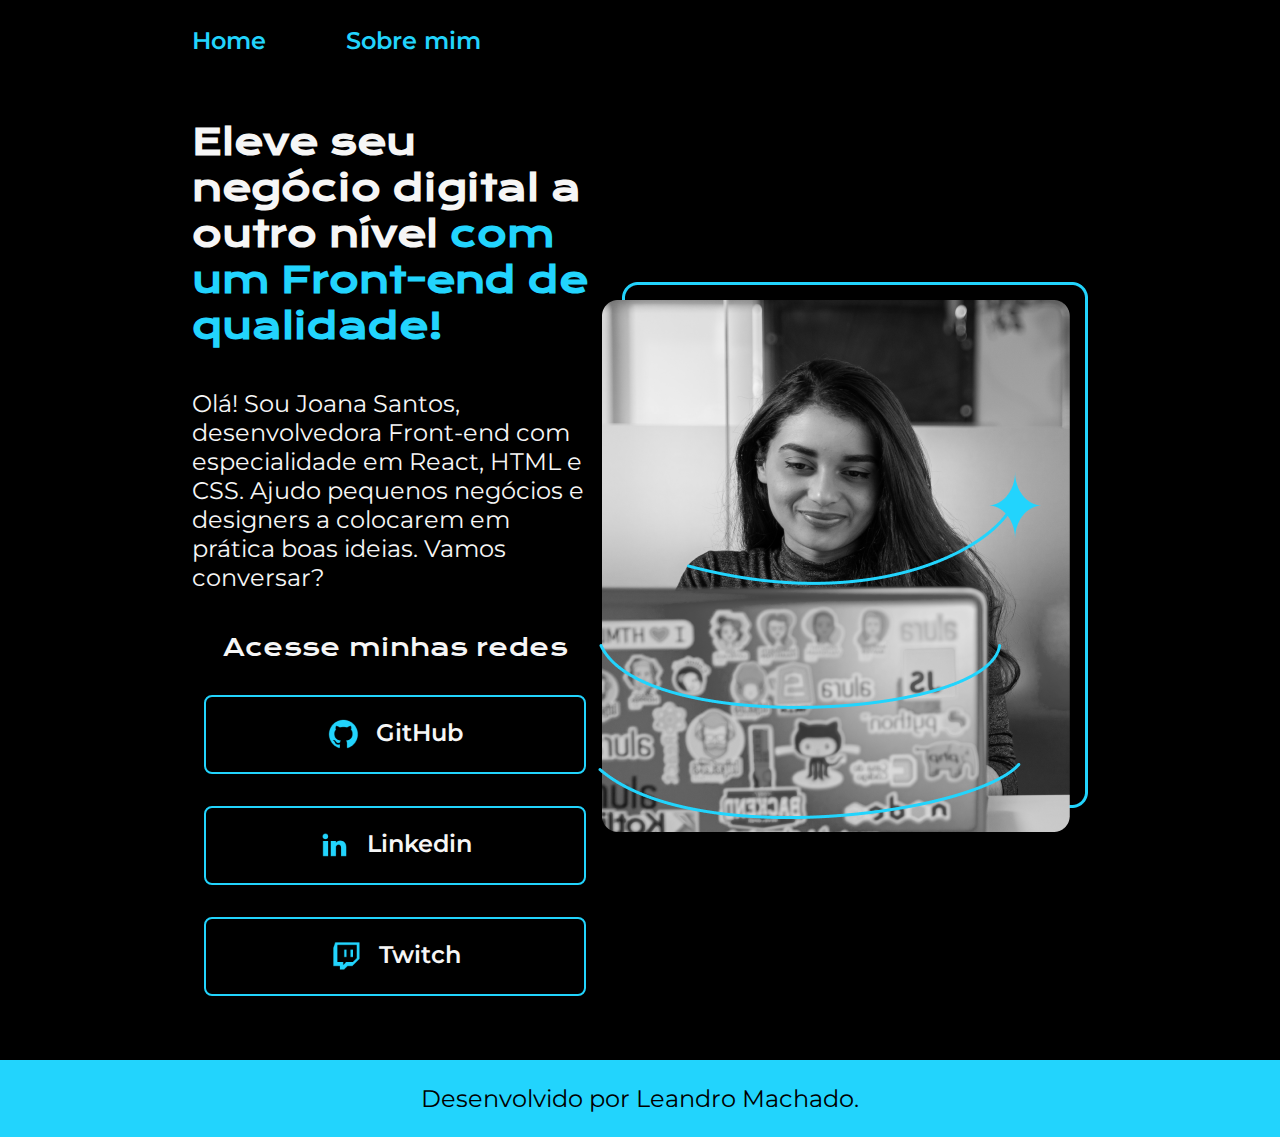
==== index.html @ 3cd0bce3 "Primeiro Commit" ====
<!DOCTYPE html>
<html lang="pt-br">
<head>
    <meta charset="UTF-8">
    <meta name="viewport" content="width=device-width, initial-scale=1.0">
    <title>Portfolio</title>
    <link rel="stylesheet" href="styles.css">
</head>
<body>
    <header class="cabecalho">
        <nav class="cabecalho__menu">
            <a class="cabecalho__menu__link" href="index.html">Home</a>
            <a class="cabecalho__menu__link" href="sobnemim.html">Sobre mim</a>
        </nav>
    </header>
    <main class="apresentacao">
        <section class="apresentacao__conteudo">
            <h1 class="apresentacao__conteudo__titulo">Eleve seu negócio digital a outro nível <strong class="titulo-destaque">com um Front-end de qualidade!</strong></h1>
            <p class="apresentacao__conteudo__texto">Olá! Sou Joana Santos, desenvolvedora Front-end com especialidade em React, HTML e CSS. Ajudo pequenos negócios e designers a colocarem em prática boas ideias. Vamos conversar?</p>
            <div class="apresentacao__links">
                <h2 class="apresentacao__links__titulo">Acesse minhas redes</h2>
                <a class="apresentacao__links__link" href="https://github.com">
                    <img src="assets/github.png">
                    GitHub
                </a>
                <a class="apresentacao__links__link" href="https://linkedin.com">
                    <img src="assets/linkedin.png">
                    Linkedin
                </a>
                <a class="apresentacao__links__link" href="https://twitch.com">
                    <img src="assets/twitch.png">
                    Twitch
                </a>
            </div>
        </section>
        <img src="assets/imagem.png" alt="Foto da joana programando">
    </main>
    <footer class="rodape">
        <p>Desenvolvido por Leandro Machado.</p>
    </footer>
</body>
</html>
---- styles.css ----
@import url('https://fonts.googleapis.com/css2?family=Krona+One&family=Montserrat:ital,wght@0,100..900;1,100..900&display=swap');

* {
    margin: 0;
    padding: 0;
}

body {
    /* height: 100vh; Para fazer o body ocupar 100% da página */
    box-sizing: border-box; /*Para não deixar nenhum elemento filho sobresair o pai*/
    background-color: black;
    color: #F6F6F6;
}

.cabecalho {
    padding: 2% 0% 0% 15%;
}

.cabecalho__menu__link {
    font-size: 24px;
    font-weight: 600;
    font-family: "Montserrat", sans-serif;
    color: #22D4FD;
    text-decoration: none;
}

.cabecalho__menu {
    display: flex;
    gap: 80px;
}


.titulo-destaque {
    color: #22D4FD;
}

.apresentacao {
    display: flex;
    align-items: center;
    justify-content: space-between;
    padding: 5% 15%;
}

.apresentacao__conteudo {
    width: 615px;
    display: flex;
    flex-direction: column;
    gap: 40px;
}

.apresentacao__conteudo__titulo {
    font-size: 36px;
    font-family: "Krona One", sans-serif;
}

.apresentacao__conteudo__texto {
    font-size: 24px;
    font-family: "Montserrat", sans-serif;
}

.apresentacao__links {
    display: flex;
    justify-content: space-between;
    flex-direction: column;
    align-items: center;
    gap: 32px;
}

.apresentacao__links__titulo {
    font-size: 24px;
    font-family: "Krona One", sans-serif;
    font-weight: 400;
}

.apresentacao__links__link {
    display: flex;
    justify-content: center;
    gap: 16px;
    width: 378px;
    text-align: center;
    border-radius: 8px;
    font-size: 24px;
    padding: 21.5px 0;
    text-decoration: none;
    color:#F6F6F6;
    font-family: "Montserrat", sans-serif;
    font-weight: 600;
    border: 2px solid #22D4FD;
}

.apresentacao__links__link:hover {
    background-color: #272727;
}

.rodape {
    color: #000000;
    background-color: #22D4FD;
    padding: 24px;
    text-align: center;
    font-family: "Montserrat", sans-serif;
    font-size: 24px;
    font-weight: 400;
}
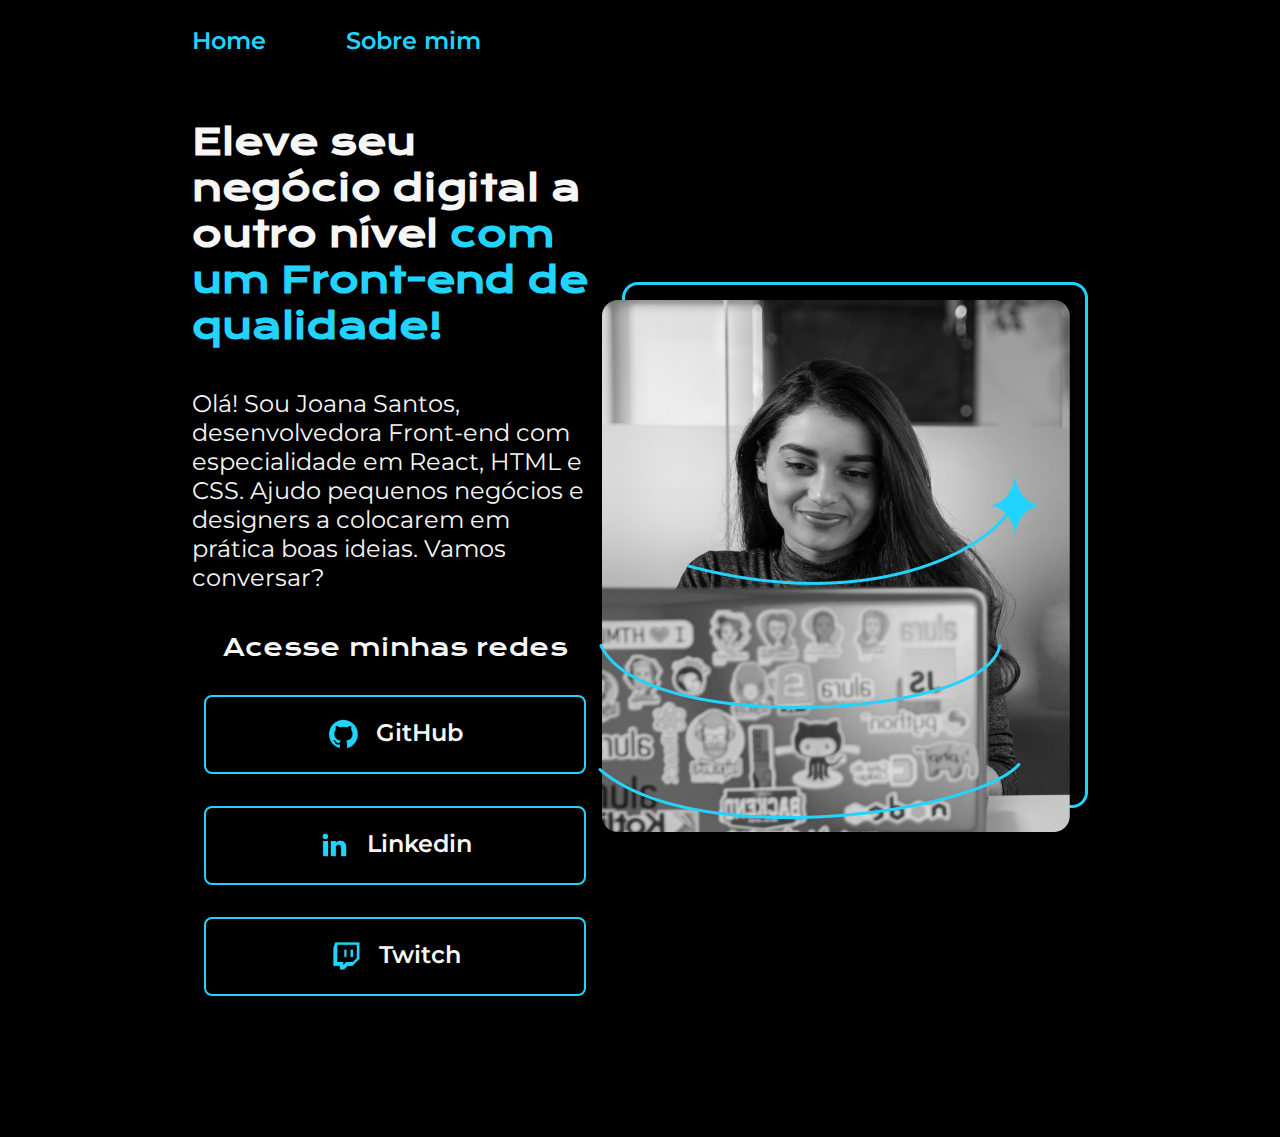
==== commit 19f6166d: "Add files via upload" ====
--- a/index.html
+++ b/index.html
@@ -4,13 +4,13 @@
     <meta charset="UTF-8">
     <meta name="viewport" content="width=device-width, initial-scale=1.0">
     <title>Portfolio</title>
-    <link rel="stylesheet" href="styles.css">
+    <link rel="stylesheet" href="/styles/styles.css">
 </head>
 <body>
     <header class="cabecalho">
         <nav class="cabecalho__menu">
             <a class="cabecalho__menu__link" href="index.html">Home</a>
-            <a class="cabecalho__menu__link" href="sobnemim.html">Sobre mim</a>
+            <a class="cabecalho__menu__link" href="about.html">Sobre mim</a>
         </nav>
     </header>
     <main class="apresentacao">
--- a/styles/styles.css
+++ b/styles/styles.css
@@ -0,0 +1,113 @@
+@import url('https://fonts.googleapis.com/css2?family=Krona+One&family=Montserrat:ital,wght@0,100..900;1,100..900&display=swap');
+
+:root {
+    --cor-primaria: #000000;
+    --cor-secundaria: #F6F6F6;
+    --cor-terciaria: #22D4FD;
+    --cor-hoover: #272727;
+
+    --fonte-principal: "Krona One", sans-serif;
+    --fonte-secundaria: "Montserrat", sans-serif;
+}
+
+* {
+    margin: 0;
+    padding: 0;
+}
+
+body {
+    /* height: 100vh; Para fazer o body ocupar 100% da página */
+    box-sizing: border-box; /*Para não deixar nenhum elemento filho sobresair o pai*/
+    background-color: var(--cor-primaria);
+    color: var(--cor-secundaria);
+}
+
+.cabecalho {
+    padding: 2% 0% 0% 15%;
+}
+
+.cabecalho__menu__link {
+    font-size: 24px;
+    font-weight: 600;
+    font-family: var(--fonte-secundaria);
+    color: var(--cor-terciaria);
+    text-decoration: none;
+}
+
+.cabecalho__menu {
+    display: flex;
+    gap: 80px;
+}
+
+
+.titulo-destaque {
+    color: var(--cor-terciaria);
+}
+
+.apresentacao {
+    display: flex;
+    align-items: center;
+    justify-content: space-between;
+    padding: 5% 15%;
+}
+
+.apresentacao__conteudo {
+    width: 615px;
+    display: flex;
+    flex-direction: column;
+    gap: 40px;
+}
+
+.apresentacao__conteudo__titulo {
+    font-size: 36px;
+    font-family: var(--fonte-principal);
+}
+
+.apresentacao__conteudo__texto {
+    font-size: 24px;
+    font-family: var(--fonte-secundaria);
+}
+
+.apresentacao__links {
+    display: flex;
+    justify-content: space-between;
+    flex-direction: column;
+    align-items: center;
+    gap: 32px;
+}
+
+.apresentacao__links__titulo {
+    font-size: 24px;
+    font-family: var(--fonte-principal);
+    font-weight: 400;
+}
+
+.apresentacao__links__link {
+    display: flex;
+    justify-content: center;
+    gap: 16px;
+    width: 378px;
+    text-align: center;
+    border-radius: 8px;
+    font-size: 24px;
+    padding: 21.5px 0;
+    text-decoration: none;
+    color:var(--cor-secundaria);
+    font-family: var(--fonte-secundaria);
+    font-weight: 600;
+    border: 2px solid var(--cor-terciaria);
+}
+
+.apresentacao__links__link:hover {
+    background-color: var(--cor-hoover)
+}
+
+.rodape {
+    color: var(--cor-primaria);
+    background-color: --cor-terciaria;
+    padding: 24px;
+    text-align: center;
+    font-family: var(--fonte-secundaria);
+    font-size: 24px;
+    font-weight: 400;
+}